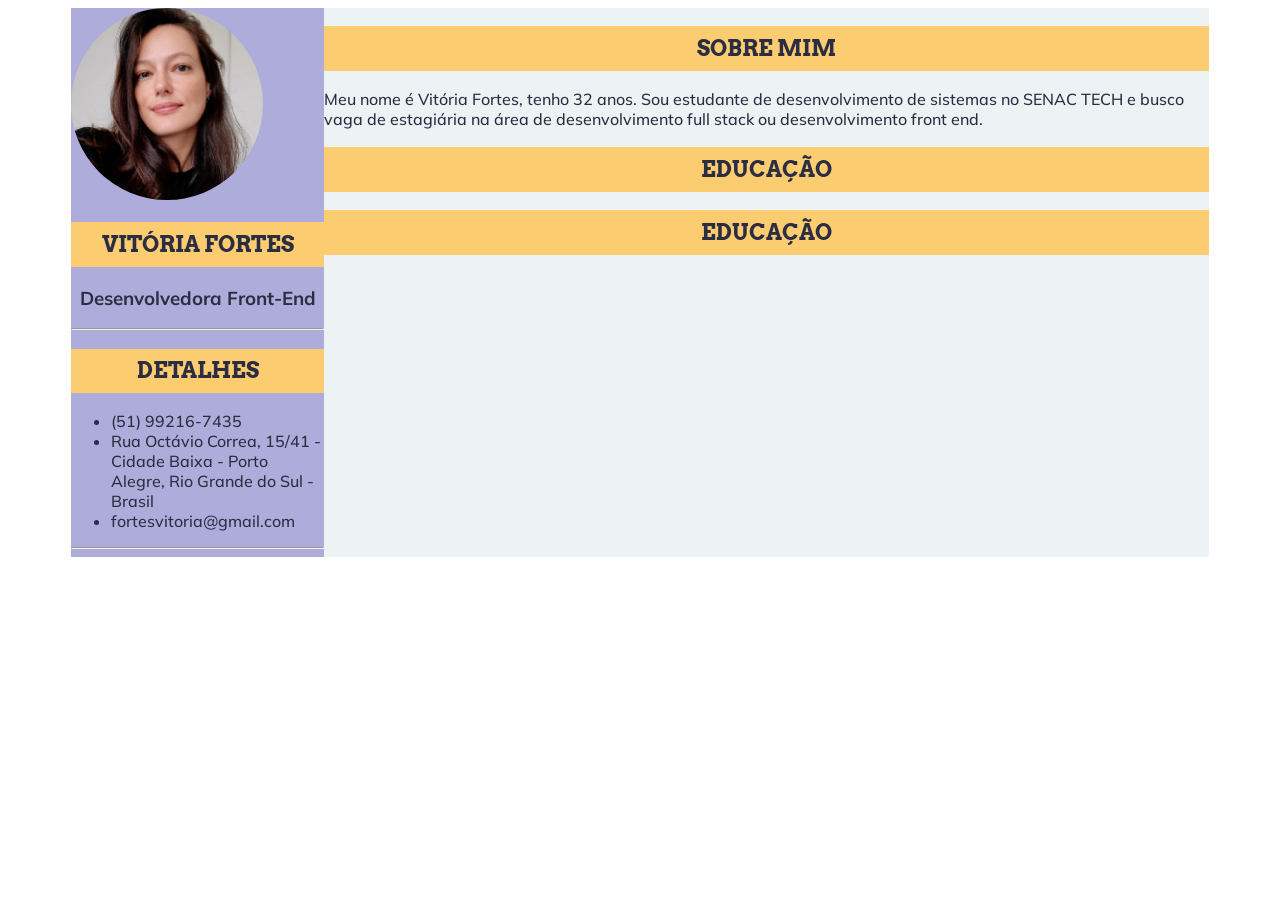
==== cv.html @ 4ad13eb1 "comita projeto html css" ====
<!DOCTYPE html>
<html lang="pt-br">

<head>
    <meta charset="UTF-8">
    <meta name="viewport" content="width=device-width, initial-scale=1.0">
    <title>Vitória Fortes</title>
    <link rel="stylesheet" href="styles.css">
    <!-- Fontes -->
    <link rel="preconnect" href="https://fonts.googleapis.com">
    <link rel="preconnect" href="https://fonts.gstatic.com" crossorigin>
    <link href="https://fonts.googleapis.com/css2?family=Arvo:wght@400;700&family=Mulish:ital,wght@0,300;0,500;1,200;1,400&display=swap" rel="stylesheet">
</head>

<body>
    <main class="principal">
        <div class="pessoal">
            <section class="cabecalho">
                <img src="src/foto-perfil.jpeg" class="img-perfil" alt="Minha foto de perfil.">
                <h2 class="titulo">Vitória Fortes</h2>
                <h3 class="sub-titulo">Desenvolvedora Front-End</h3>
                <hr>
            </section>
            <section class="contato">
                <h2 class="titulo">Detalhes</h2>
                <ul>
                    <li>(51) 99216-7435 </li>
                    <li>Rua Octávio Correa,
                        15/41 - Cidade Baixa -
                        Porto Alegre, Rio Grande
                        do Sul - Brasil </li>
                    <li> fortesvitoria@gmail.com </li>
                </ul>
                <hr>
            </section>
            <section class="links">

            </section>

        </div>
        <div class="profissional">
            <section class="sobre-mim">
                <h2 class="titulo">Sobre mim</h2>
                <p>
                    Meu nome é Vitória Fortes, tenho 32 anos.
                    Sou estudante de desenvolvimento de sistemas no SENAC TECH e busco vaga de estagiária na área de
                    desenvolvimento full stack ou desenvolvimento front end.</p>
            </section>
            <section class="educacao">
                <h2 class="titulo">Educação</h2>
            </section>
            <section class="educacao">
                <h2 class="titulo">Educação</h2>
            </section>
        </div>

    </main>

</body>

</html>
---- styles.css ----
:root {
    --lilas: #ADACDA;
    --off-white: #edf2f4;
    --amarelo: #FCCC70;
    --azul-escuro: #2b2d42;

    --fonte-principal:  'Arvo', serif;
    --fonte-secundaria: 'Mulish', sans-serif;
}

.principal {
    color: var(--azul-escuro);
    font-family: var(--fonte-secundaria);
    font-weight: 500;
    font-size: 16px;
    display: flex;
    justify-content: center;
}

.titulo {
    background-color: var(--amarelo);
    font-family: var(--fonte-principal);
    font-weight: 800;
    text-align: center;
    text-transform: uppercase;
    font-size: 22px;
    padding: 0.4em;
}

.sub-titulo {
    text-align: center;
}

.pessoal {
    width: 20%;
    background-color: var(--lilas);
}

.cacebalho {
}
.img-perfil {
    width: 12em;
    border-radius: 100%;
}

.profissional {
    width: 70%;
    background-color: var(--off-white);
}
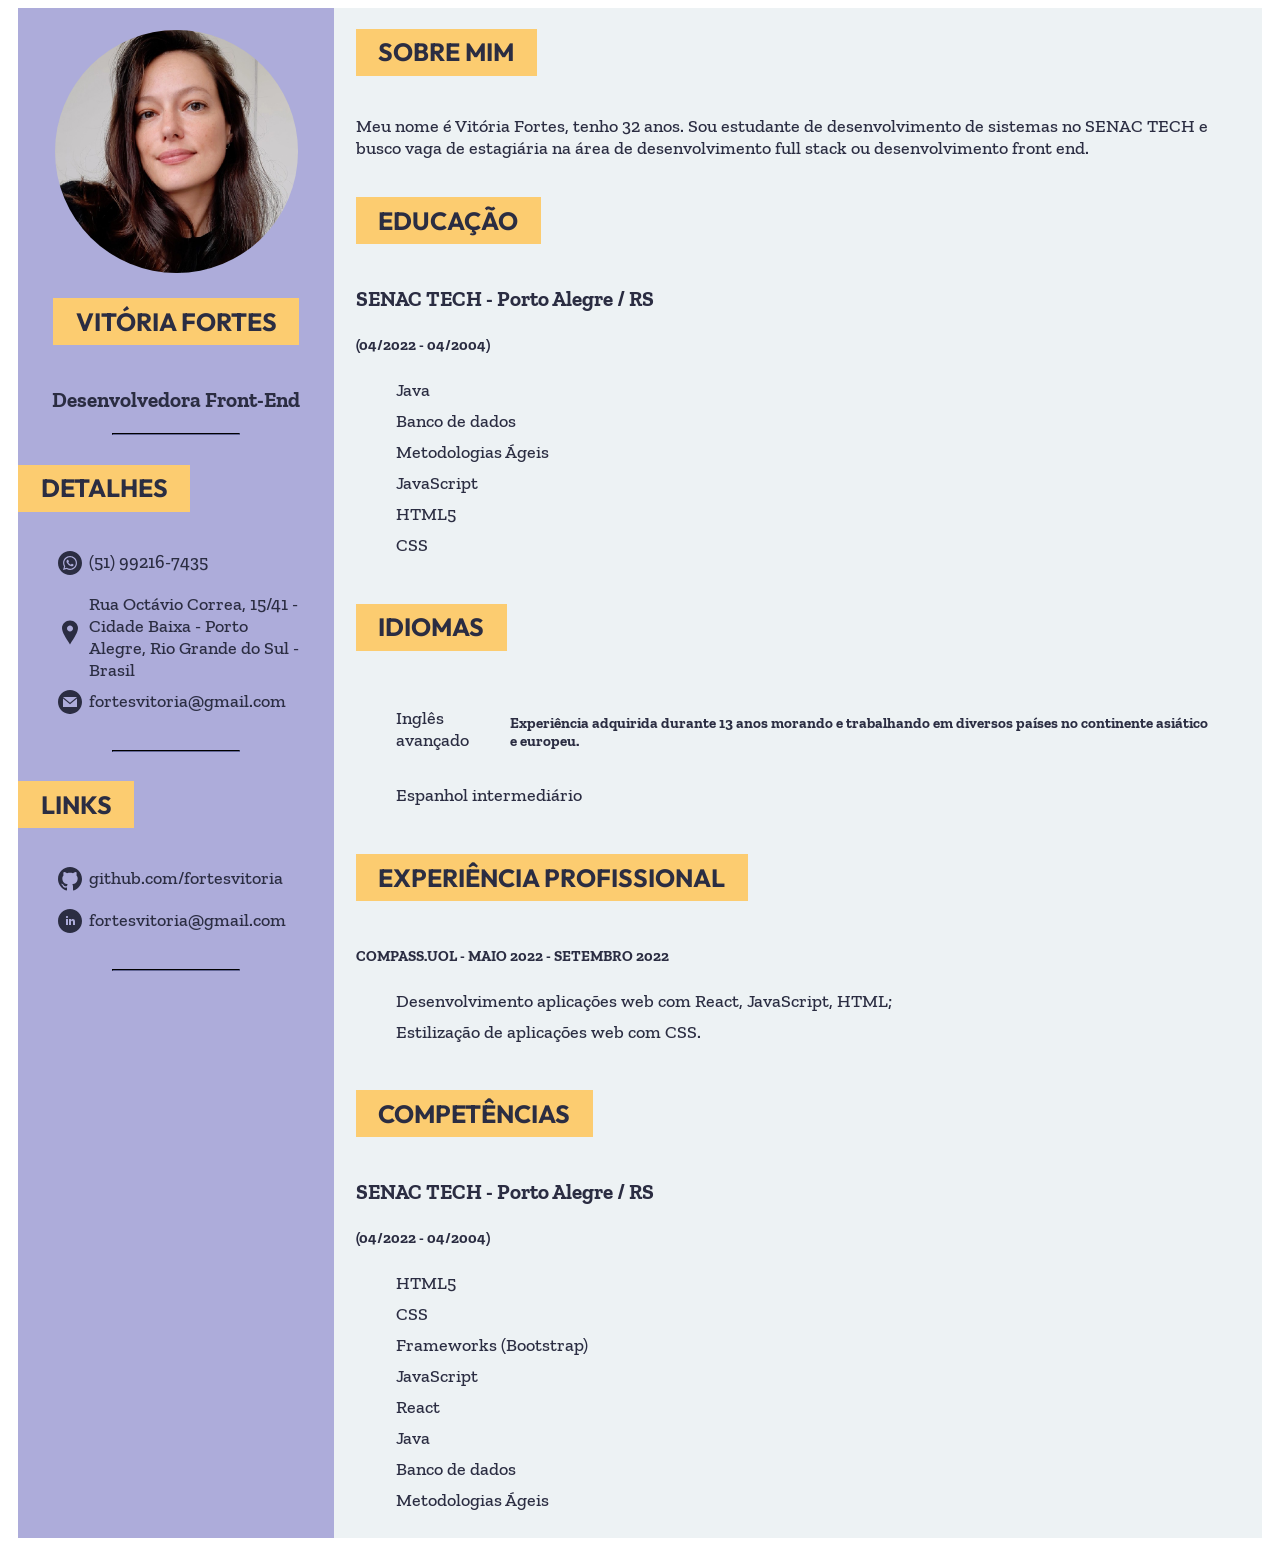
==== commit 31b5ebf1: "adiciona conteudo para pagina e icones" ====
--- a/cv.html
+++ b/cv.html
@@ -9,11 +9,20 @@
     <!-- Fontes -->
     <link rel="preconnect" href="https://fonts.googleapis.com">
     <link rel="preconnect" href="https://fonts.gstatic.com" crossorigin>
-    <link href="https://fonts.googleapis.com/css2?family=Arvo:wght@400;700&family=Mulish:ital,wght@0,300;0,500;1,200;1,400&display=swap" rel="stylesheet">
+    <!-- fonte primaria -->
+    <link href="https://fonts.googleapis.com/css2?family=Outfit:wght@500;600;700&display=swap" rel="stylesheet">
+
+    <!-- fonte secundaria -->
+    <link
+        href="https://fonts.googleapis.com/css2?family=Zilla+Slab:ital,wght@0,300;0,400;0,500;1,300;1,400;1,500&display=swap"
+        rel="stylesheet">
+
+
 </head>
 
 <body>
     <main class="principal">
+
         <div class="pessoal">
             <section class="cabecalho">
                 <img src="src/foto-perfil.jpeg" class="img-perfil" alt="Minha foto de perfil.">
@@ -21,23 +30,32 @@
                 <h3 class="sub-titulo">Desenvolvedora Front-End</h3>
                 <hr>
             </section>
+
             <section class="contato">
                 <h2 class="titulo">Detalhes</h2>
                 <ul>
-                    <li>(51) 99216-7435 </li>
-                    <li>Rua Octávio Correa,
+                    <li> <img src="src/icon-whats.svg" class="icone" alt="icone-whats"> (51) 99216-7435 </li>
+                    <li><img src="src/icon-localizacao.svg" class="icone" alt="icone-localização"> Rua Octávio Correa,
                         15/41 - Cidade Baixa -
                         Porto Alegre, Rio Grande
                         do Sul - Brasil </li>
-                    <li> fortesvitoria@gmail.com </li>
+                    <li><img src="src/icon-mail.svg" class="icone" alt="icone-mail"> fortesvitoria@gmail.com </li>
                 </ul>
                 <hr>
             </section>
+
             <section class="links">
+                <h2 class="titulo">Links</h2>
+                <ul>
+                    <li><img src="src/icon-git.svg" class="icone" alt="icone-github"> <a
+                            href="http://github.com/fortesvitoria">github.com/fortesvitoria</a> </li>
+                    <li><img src="src/icon-linkedin.svg" class="icone" alt="icone-linkedin"> <a
+                            href="mailto:fortesvitoria@gmail.com">fortesvitoria@gmail.com</a> </li>
+                </ul>
+                <hr>
+            </section>
+        </div>
 
-            </section>
-
-        </div>
         <div class="profissional">
             <section class="sobre-mim">
                 <h2 class="titulo">Sobre mim</h2>
@@ -46,12 +64,60 @@
                     Sou estudante de desenvolvimento de sistemas no SENAC TECH e busco vaga de estagiária na área de
                     desenvolvimento full stack ou desenvolvimento front end.</p>
             </section>
+
             <section class="educacao">
                 <h2 class="titulo">Educação</h2>
+                <h3 class="sub-titulo">SENAC TECH - Porto Alegre / RS</h3>
+                <h5 class="texto-secundario">(04/2022 - 04/2004)</h5>
+                <ul>
+                    <li>Java</li>
+                    <li>Banco de dados</li>
+                    <li>Metodologias Ágeis</li>
+                    <li>JavaScript</li>
+                    <li>HTML5</li>
+                    <li>CSS</li>
+                </ul>
             </section>
-            <section class="educacao">
-                <h2 class="titulo">Educação</h2>
+
+            <section class="Idiomas">
+                <h2 class="titulo">Idiomas</h2>
+                <ul>
+                    <li>
+                        <p>Inglês avançado</p>
+                        <h5 class="texto-secundario">Experiência adquirida durante 13 anos morando e trabalhando em
+                            diversos países no continente
+                            asiático e europeu.</h5>
+                    </li>
+                    <li> Espanhol intermediário</li>
+                </ul>
             </section>
+
+            <section class="experiencia-profissional">
+                <h2 class="titulo">Experiência Profissional</h2>
+                <h5 class="texto-secundario">COMPASS.UOL - MAIO 2022 - SETEMBRO 2022</h5>
+                <ul>
+                    <li> Desenvolvimento aplicações web com React, JavaScript, HTML;</li>
+                    <li> Estilização de aplicações web com CSS.</li>
+                </ul>
+            </section>
+
+            <section class="competencias">
+                <h2 class="titulo">competências</h2>
+                <h3 class="sub-titulo">SENAC TECH - Porto Alegre / RS</h3>
+                <h5 class="texto-secundario">(04/2022 - 04/2004)</h5>
+                <ul>
+                    <li>HTML5</li>
+                    <li>CSS</li>
+                    <li>Frameworks (Bootstrap)</li>
+                    <li>JavaScript</li>
+                    <li>React</li>
+                    <li>Java</li>
+                    <li>Banco de dados</li>
+                    <li>Metodologias Ágeis</li>
+                </ul>
+            </section>
+
+
         </div>
 
     </main>
--- a/styles.css
+++ b/styles.css
@@ -4,15 +4,36 @@
     --amarelo: #FCCC70;
     --azul-escuro: #2b2d42;
 
-    --fonte-principal:  'Arvo', serif;
-    --fonte-secundaria: 'Mulish', sans-serif;
+    --fonte-principal: 'Outfit', sans-serif;
+    --fonte-secundaria: 'Zilla Slab', serif;
+
+}
+
+hr {
+    width: 40%;
+    border-color: var(--azul-escuro);
+}
+
+ul {
+    padding-right: 1.5em;
+}
+
+li {
+    list-style: none;
+    display: flex;
+    padding-bottom: 0.5em;
+}
+
+a {
+    text-decoration: none;
+    color: var(--azul-escuro);
 }
 
 .principal {
     color: var(--azul-escuro);
     font-family: var(--fonte-secundaria);
     font-weight: 500;
-    font-size: 16px;
+    font-size: 18px;
     display: flex;
     justify-content: center;
 }
@@ -20,31 +41,45 @@
 .titulo {
     background-color: var(--amarelo);
     font-family: var(--fonte-principal);
-    font-weight: 800;
-    text-align: center;
+    font-weight: 700;
     text-transform: uppercase;
-    font-size: 22px;
-    padding: 0.4em;
+    font-size: 25px;
+    padding: 0.3em 0.9em;
+    display: inline-block;
 }
 
-.sub-titulo {
+.pessoal {
+    width: 25%;
+    background-color: var(--lilas);
+}
+
+.sub-titulo .pessoal{
+    text-align: center;
+    margin: 0 0 1em 0;
+}
+
+.cabecalho {
     text-align: center;
 }
 
-.pessoal {
-    width: 20%;
-    background-color: var(--lilas);
+.img-perfil {
+    width: 13.5em;
+    border-radius: 100%;
+    margin-top: 1.2em;
+
 }
 
-.cacebalho {
-}
-.img-perfil {
-    width: 12em;
-    border-radius: 100%;
+.icone {
+    padding: 0 0.4em 0.5em 0;
 }
 
 .profissional {
     width: 70%;
     background-color: var(--off-white);
+    padding: 0 1.2em;
 }
 
+.sub-titulo .profissional{
+    text-align: start;
+    margin: 0 0 1em 0;
+}
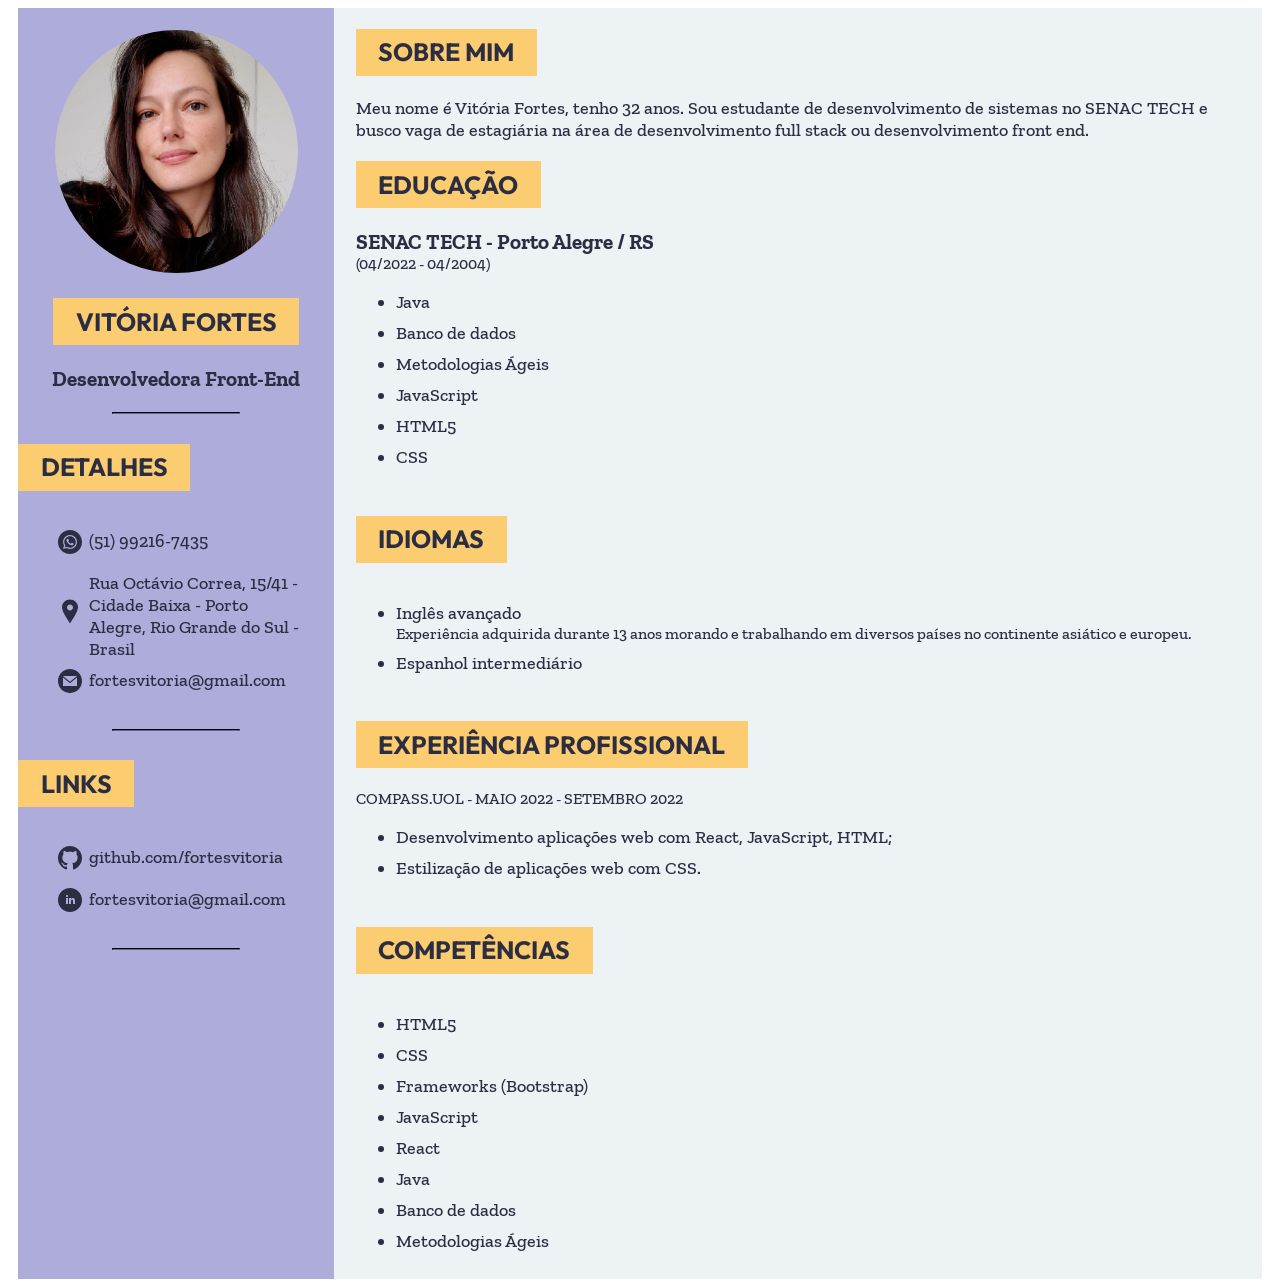
==== commit bd32aada: "concluir pagina versao web" ====
--- a/cv.html
+++ b/cv.html
@@ -103,8 +103,6 @@
 
             <section class="competencias">
                 <h2 class="titulo">competências</h2>
-                <h3 class="sub-titulo">SENAC TECH - Porto Alegre / RS</h3>
-                <h5 class="texto-secundario">(04/2022 - 04/2004)</h5>
                 <ul>
                     <li>HTML5</li>
                     <li>CSS</li>
--- a/styles.css
+++ b/styles.css
@@ -1,14 +1,17 @@
+/* variáveis */
 :root {
     --lilas: #ADACDA;
     --off-white: #edf2f4;
     --amarelo: #FCCC70;
     --azul-escuro: #2b2d42;
+    --azul-hover: #4d506e;
 
     --fonte-principal: 'Outfit', sans-serif;
     --fonte-secundaria: 'Zilla Slab', serif;
 
 }
 
+/* estilização base */
 hr {
     width: 40%;
     border-color: var(--azul-escuro);
@@ -18,15 +21,21 @@
     padding-right: 1.5em;
 }
 
-li {
-    list-style: none;
-    display: flex;
-    padding-bottom: 0.5em;
-}
-
 a {
     text-decoration: none;
     color: var(--azul-escuro);
+}
+
+a:hover {
+    color: var(--azul-hover);
+}
+
+p, h3, h5 {
+    margin: 0;
+}
+
+li {
+    padding-bottom: 0.5em;
 }
 
 .principal {
@@ -48,11 +57,20 @@
     display: inline-block;
 }
 
+/* setor pessoal */
 .pessoal {
     width: 25%;
     background-color: var(--lilas);
 }
 
+.pessoal li{
+    list-style: none;
+    display: flex;
+}
+
+.pessoal h3 {
+    margin-bottom: 1em;
+}
 .sub-titulo .pessoal{
     text-align: center;
     margin: 0 0 1em 0;
@@ -73,6 +91,8 @@
     padding: 0 0.4em 0.5em 0;
 }
 
+
+/* setor profissional */
 .profissional {
     width: 70%;
     background-color: var(--off-white);
@@ -82,4 +102,9 @@
 .sub-titulo .profissional{
     text-align: start;
     margin: 0 0 1em 0;
+}
+
+.texto-secundario{
+    font-weight: 500;
+    font-size: 16px;
 }
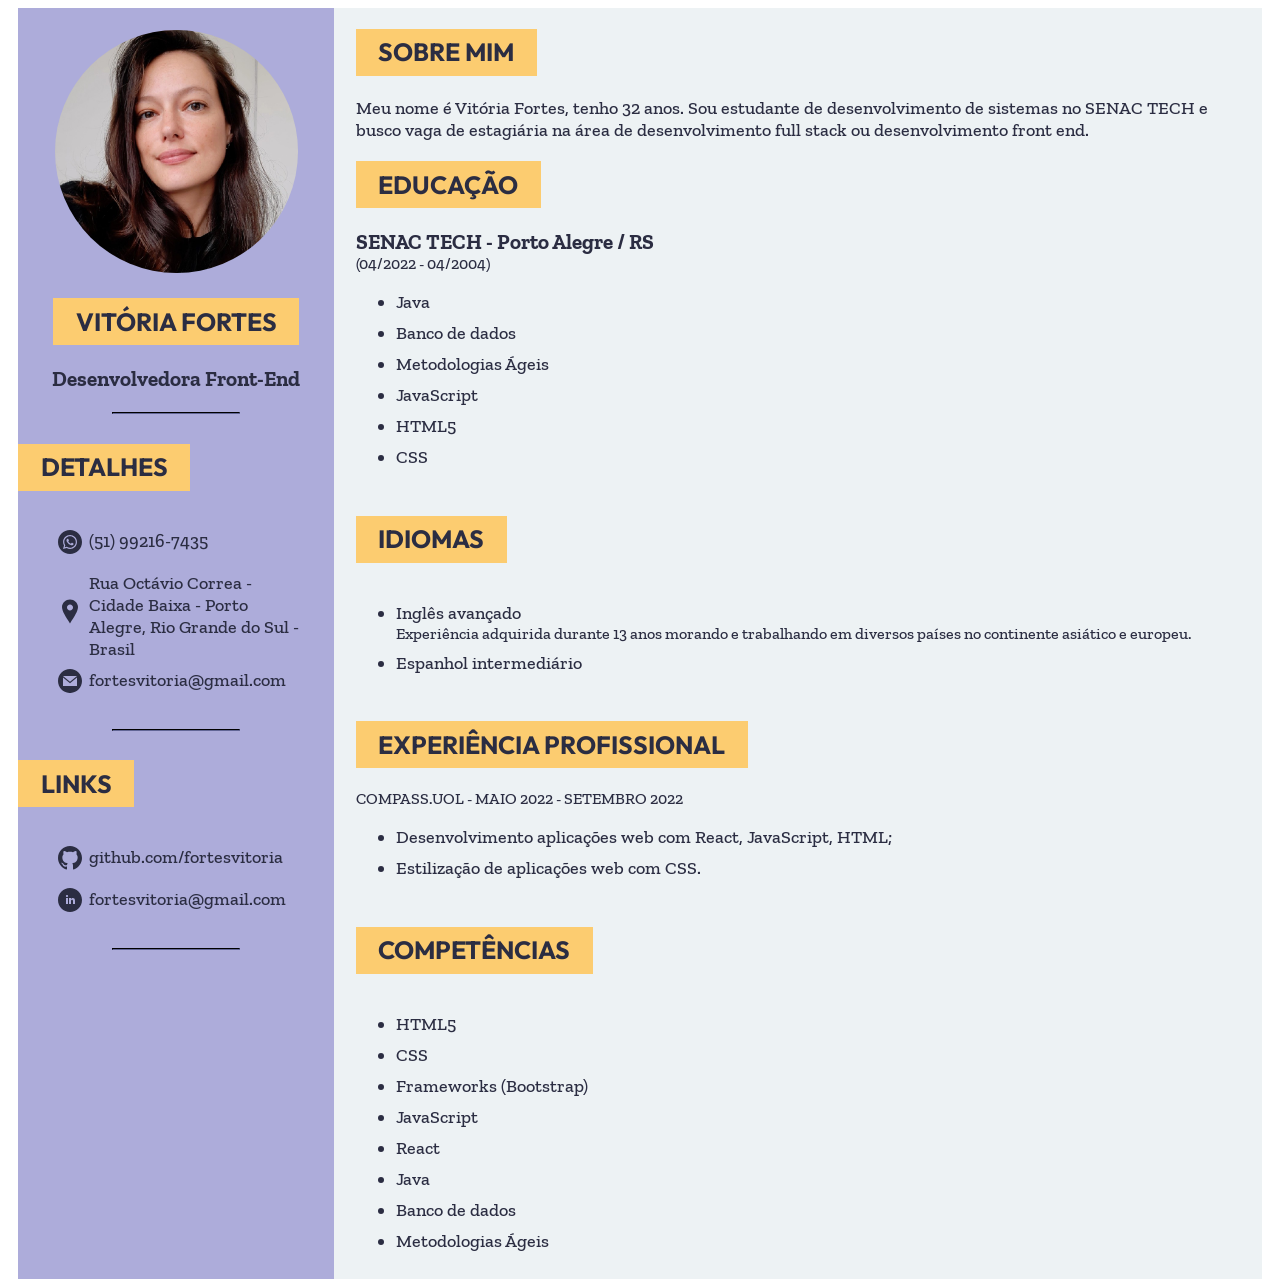
==== commit 97995cad: "altera texto pessoal" ====
--- a/cv.html
+++ b/cv.html
@@ -6,12 +6,13 @@
     <meta name="viewport" content="width=device-width, initial-scale=1.0">
     <title>Vitória Fortes</title>
     <link rel="stylesheet" href="styles.css">
+    <!-- icone aba -->
+    <link rel="icon" href="src/icone-aba.png" type="icon">
     <!-- Fontes -->
     <link rel="preconnect" href="https://fonts.googleapis.com">
     <link rel="preconnect" href="https://fonts.gstatic.com" crossorigin>
     <!-- fonte primaria -->
     <link href="https://fonts.googleapis.com/css2?family=Outfit:wght@500;600;700&display=swap" rel="stylesheet">
-
     <!-- fonte secundaria -->
     <link
         href="https://fonts.googleapis.com/css2?family=Zilla+Slab:ital,wght@0,300;0,400;0,500;1,300;1,400;1,500&display=swap"
@@ -35,8 +36,8 @@
                 <h2 class="titulo">Detalhes</h2>
                 <ul>
                     <li> <img src="src/icon-whats.svg" class="icone" alt="icone-whats"> (51) 99216-7435 </li>
-                    <li><img src="src/icon-localizacao.svg" class="icone" alt="icone-localização"> Rua Octávio Correa,
-                        15/41 - Cidade Baixa -
+                    <li><img src="src/icon-localizacao.svg" class="icone" alt="icone-localização"> Rua Octávio Correa
+                    - Cidade Baixa -
                         Porto Alegre, Rio Grande
                         do Sul - Brasil </li>
                     <li><img src="src/icon-mail.svg" class="icone" alt="icone-mail"> fortesvitoria@gmail.com </li>
--- a/styles.css
+++ b/styles.css
@@ -1,3 +1,4 @@
+/* versão telas emaiores que 1200 */
 /* variáveis */
 :root {
     --lilas: #ADACDA;
@@ -107,4 +108,51 @@
 .texto-secundario{
     font-weight: 500;
     font-size: 16px;
+}
+
+/* versão telas entre 600 e 1200 */
+@media screen and (max-width: 1200px) {
+    /* estilização base */
+    body {
+        margin: 0;
+    }
+    ul {
+        padding: 0.5em 0.5em 0.5em 0;
+        margin: 0.5em;
+    }
+    /* setor pessoal */
+   .pessoal {
+    min-width: 40%;
+}
+
+/* setor profissional */
+.profissional {
+    width: 60%;
+}
+    
+}
+
+/* versão telas até 600 */
+@media screen and (max-width: 600px) {
+    /* estilização base */
+    body {
+        margin: 0;
+    }
+    ul {
+        padding: 0.5em 0.5em 0.5em 0;
+        margin: 0.5em;
+    }
+    .principal {
+        display: block;
+    }
+    /* setor pessoal */
+   .pessoal {
+    width: 100%;
+}
+
+/* setor profissional */
+.profissional {
+    width: 100%;
+}
+    
 }
